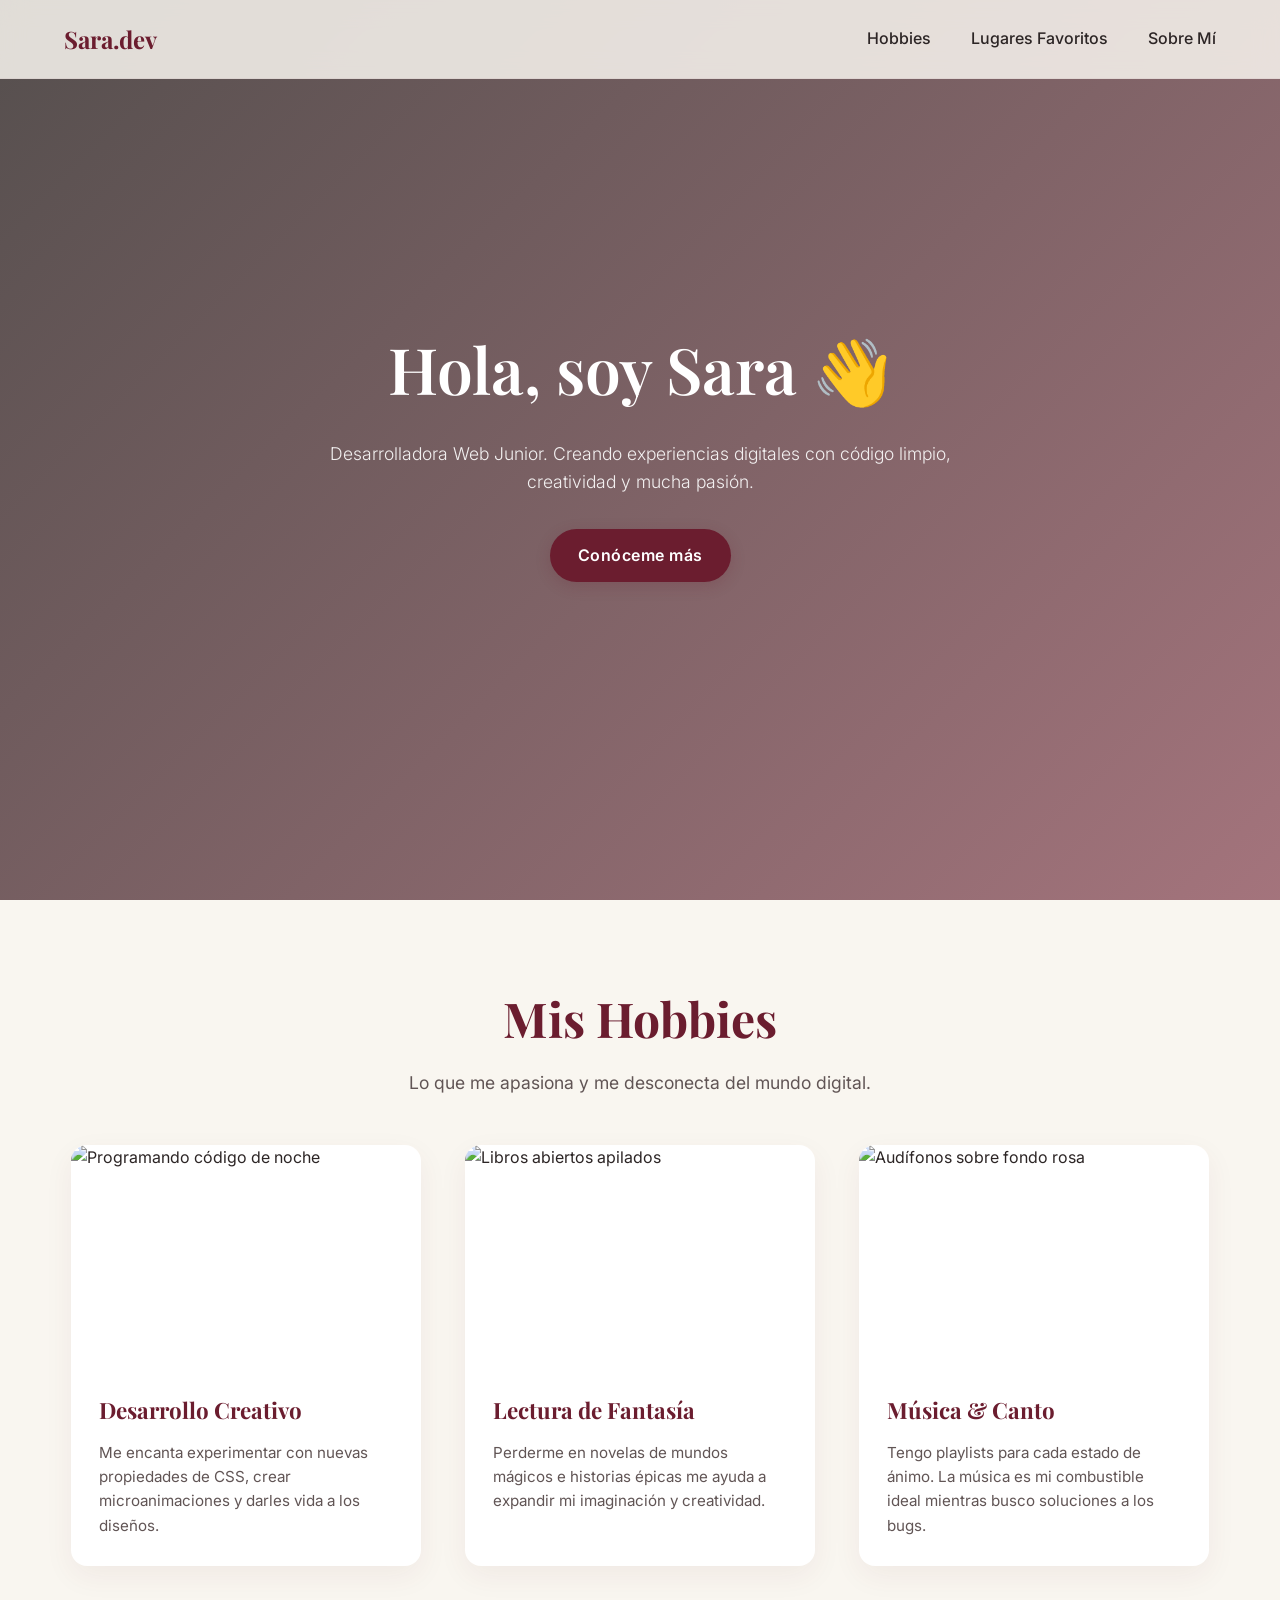
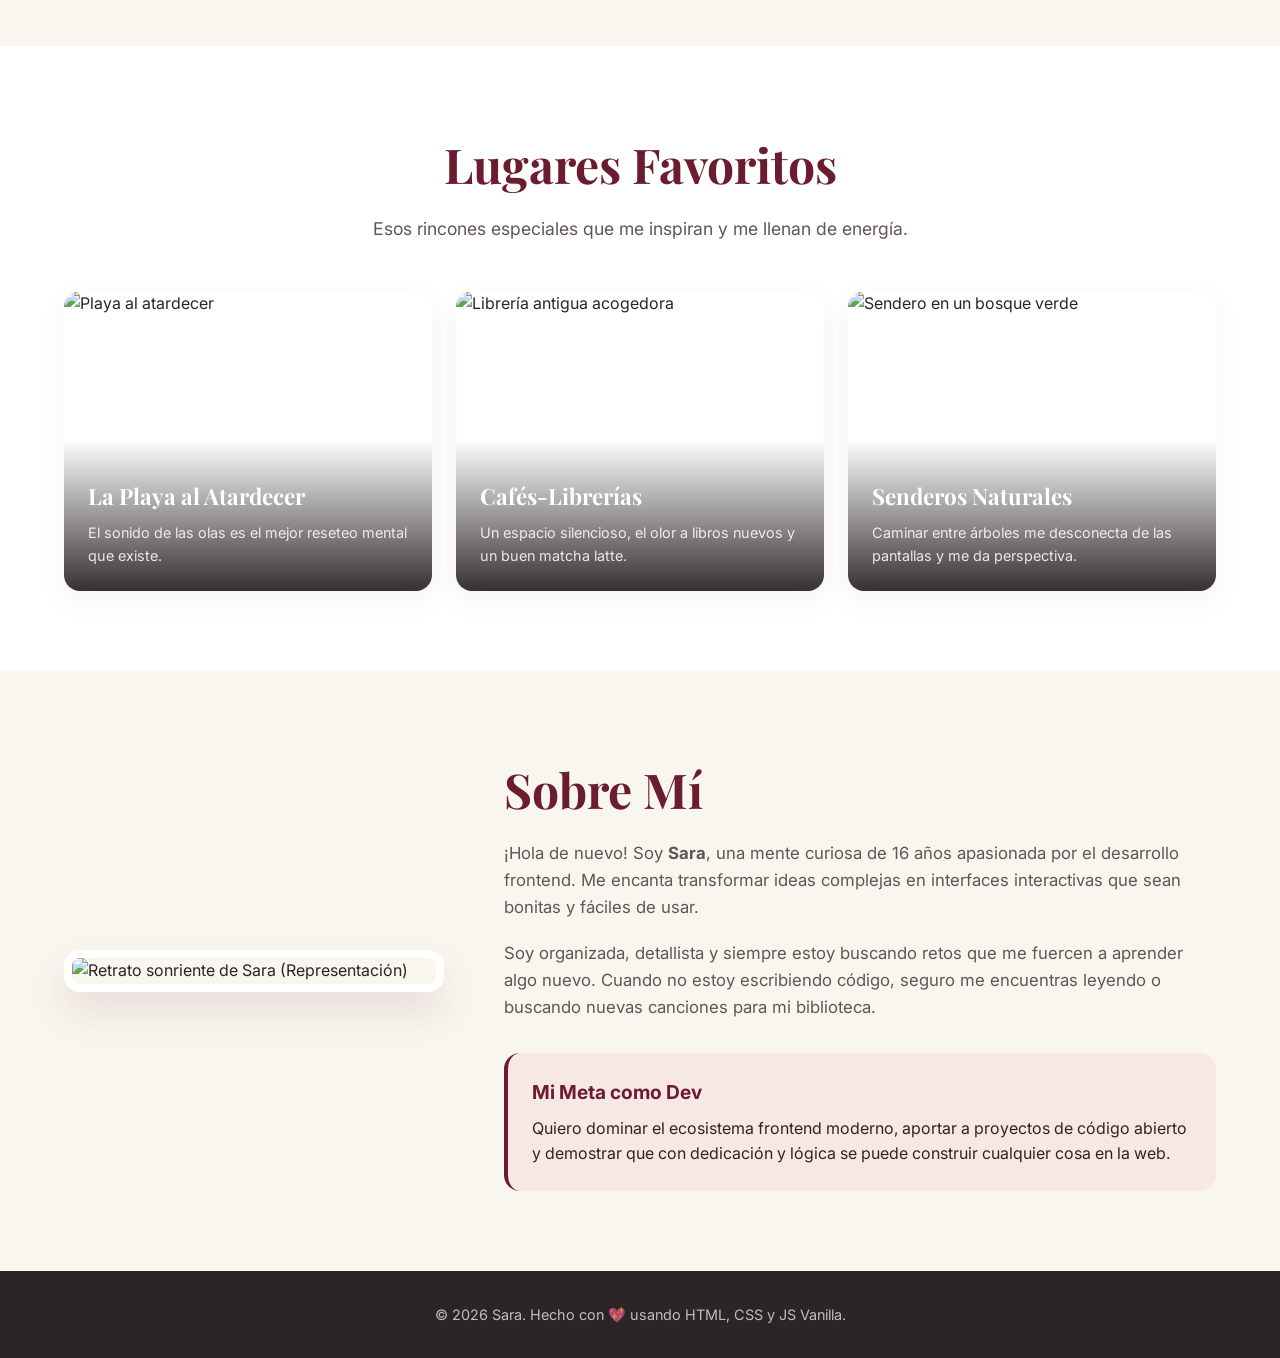
==== actividad en clase/actividad_27_mayo/gemini_ia/index.html @ b3161807 "la clase de hoy aprendimos como hacer prompts" ====
<!DOCTYPE html>
<html lang="es">
<head>
    <meta charset="UTF-8">
    <meta name="viewport" content="width=device-width, initial-scale=1.0">
    <title>Sara | Desarrolladora Web Junior</title>
    <link rel="preconnect" href="https://fonts.googleapis.com">
    <link rel="preconnect" href="https://fonts.gstatic.com" crossorigin>
    <link href="https://fonts.googleapis.com/css2?family=Inter:wght@300;400;600&family=Playfair+Display:ital,wght@0,600;1,400&display=swap" rel="stylesheet">
    <link rel="stylesheet" href="style.css">
</head>
<body>

    <header class="main-header">
        <div class="header-container">
            <a href="#" class="logo">Sara.dev</a>
            
            <button class="menu-toggle" aria-label="Abrir menú">
                <span class="bar"></span>
                <span class="bar"></span>
                <span class="bar"></span>
            </button>

            <nav class="nav-menu">
                <ul>
                    <li><a href="#hobbies">Hobbies</a></li>
                    <li><a href="#lugares">Lugares Favoritos</a></li>
                    <li><a href="#sobre-mi">Sobre Mí</a></li>
                </ul>
            </nav>
        </div>
    </header>

    <main>
        
        <section class="hero">
            <div class="hero-overlay"></div>
            <div class="hero-content">
                <h1>Hola, soy Sara 👋</h1>
                <p>Desarrolladora Web Junior. Creando experiencias digitales con código limpio, creatividad y mucha pasión.</p>
                <a href="#sobre-mi" class="btn-primary">Conóceme más</a>
            </div>
        </section>

        <section id="hobbies" class="section-container scroll-reveal">
            <h2 class="section-title">Mis Hobbies</h2>
            <p class="section-subtitle">Lo que me apasiona y me desconecta del mundo digital.</p>
            
            <div class="cards-grid">
                <article class="card">
                    <div class="card-img-container">
                        <img src="https://images.unsplash.com/photo-1517694712202-14dd9538aa97?auto=format&fit=crop&w=600&q=80" alt="Programando código de noche">
                    </div>
                    <div class="card-content">
                        <h3>Desarrollo Creativo</h3>
                        <p>Me encanta experimentar con nuevas propiedades de CSS, crear microanimaciones y darles vida a los diseños.</p>
                    </div>
                </article>

                <article class="card">
                    <div class="card-img-container">
                        <img src="https://images.unsplash.com/photo-1512820790803-83ca734da794?auto=format&fit=crop&w=600&q=80" alt="Libros abiertos apilados">
                    </div>
                    <div class="card-content">
                        <h3>Lectura de Fantasía</h3>
                        <p>Perderme en novelas de mundos mágicos e historias épicas me ayuda a expandir mi imaginación y creatividad.</p>
                    </div>
                </article>

                <article class="card">
                    <div class="card-img-container">
                        <img src="https://images.unsplash.com/photo-1461088945293-0c17689e48ac?auto=format&fit=crop&w=600&q=80" alt="Audífonos sobre fondo rosa">
                    </div>
                    <div class="card-content">
                        <h3>Música & Canto</h3>
                        <p>Tengo playlists para cada estado de ánimo. La música es mi combustible ideal mientras busco soluciones a los bugs.</p>
                    </div>
                </article>
            </div>
        </section>

        <section id="lugares" class="section-container bg-alt scroll-reveal">
            <h2 class="section-title">Lugares Favoritos</h2>
            <p class="section-subtitle">Esos rincones especiales que me inspiran y me llenan de energía.</p>
            
            <div class="gallery-grid">
                <figure class="gallery-item">
                    <img src="https://images.unsplash.com/photo-1507525428034-b723cf961d3e?auto=format&fit=crop&w=800&q=80" alt="Playa al atardecer">
                    <figcaption class="gallery-overlay">
                        <h3>La Playa al Atardecer</h3>
                        <p>El sonido de las olas es el mejor reseteo mental que existe.</p>
                    </figcaption>
                </figure>

                <figure class="gallery-item">
                    <img src="https://images.unsplash.com/photo-1481627834876-b7833e8f5570?auto=format&fit=crop&w=800&q=80" alt="Librería antigua acogedora">
                    <figcaption class="gallery-overlay">
                        <h3>Cafés-Librerías</h3>
                        <p>Un espacio silencioso, el olor a libros nuevos y un buen matcha latte.</p>
                    </figcaption>
                </figure>

                <figure class="gallery-item">
                    <img src="https://images.unsplash.com/photo-1447752875215-b2761acb3c5d?auto=format&fit=crop&w=800&q=80" alt="Sendero en un bosque verde">
                    <figcaption class="gallery-overlay">
                        <h3>Senderos Naturales</h3>
                        <p>Caminar entre árboles me desconecta de las pantallas y me da perspectiva.</p>
                    </figcaption>
                </figure>
            </div>
        </section>

        <section id="sobre-mi" class="section-container scroll-reveal">
            <div class="about-grid">
                <div class="about-image">
                    <img src="https://images.unsplash.com/photo-1494790108377-be9c29b29330?auto=format&fit=crop&w=600&q=80" alt="Retrato sonriente de Sara (Representación)">
                </div>
                <div class="about-info">
                    <h2 class="section-title left-align">Sobre Mí</h2>
                    <p class="about-text">
                        ¡Hola de nuevo! Soy <strong>Sara</strong>, una mente curiosa de 16 años apasionada por el desarrollo frontend. Me encanta transformar ideas complejas en interfaces interactivas que sean bonitas y fáciles de usar.
                    </p>
                    <p class="about-text">
                        Soy organizada, detallista y siempre estoy buscando retos que me fuercen a aprender algo nuevo. Cuando no estoy escribiendo código, seguro me encuentras leyendo o buscando nuevas canciones para mi biblioteca.
                    </p>
                    <div class="about-goals">
                        <h3>Mi Meta como Dev</h3>
                        <p>Quiero dominar el ecosistema frontend moderno, aportar a proyectos de código abierto y demostrar que con dedicación y lógica se puede construir cualquier cosa en la web.</p>
                    </div>
                </div>
            </div>
        </section>

    </main>

    <footer class="main-footer">
        <p>&copy; 2026 Sara. Hecho con 💖 usando HTML, CSS y JS Vanilla.</p>
    </footer>

    <script src="script.js"></script>
</body>
</html>
---- actividad en clase/actividad_27_mayo/gemini_ia/style.css ----
/* ==========================================================================
   1. VARIABLES DE CSS & CONFIGURACIÓN BASE
   ========================================================================== */
   :root {
    /* Paleta de colores solicitada */
    --color-rojo-vino: #6B1D2F;
    --color-rosa-pastel: #F3C6C6;
    --color-beige-claro: #F9F6F0;
    --color-blanco: #FFFFFF;
    --color-oscuro: #2C2525;
    --color-texto-mutado: #615555;
    
    /* Fuentes */
    --font-principal: 'Inter', sans-serif;
    --font-titulos: 'Playfair Display', serif;
    
    /* Efectos globales */
    --shadow-suave: 0 10px 30px rgba(107, 29, 47, 0.06);
    --shadow-hover: 0 20px 40px rgba(107, 29, 47, 0.12);
    --border-radius: 16px;
    --transition-fast: cubic-bezier(0.25, 0.46, 0.45, 0.94) 0.3s;
}

/* Reset de estilos básico */
* {
    margin: 0;
    padding: 0;
    box-sizing: border-box;
}

html {
    /* Scroll suave nativo para navegadores que lo soportan */
    scroll-behavior: smooth;
    scroll-padding-top: 80px; /* Evita que el header fijo tape los títulos al hacer ancla */
}

body {
    font-family: var(--font-principal);
    background-color: var(--color-beige-claro);
    color: var(--color-oscuro);
    line-height: 1.6;
    overflow-x: hidden;
}

img {
    max-width: 100%;
    display: block;
    height: auto;
}

/* ==========================================================================
   2. ESTILOS COMPARTIDOS / COMPONENTES REUSABLES
   ========================================================================== */
.section-container {
    padding: 80px 24px;
    max-width: 1200px;
    margin: 0 auto;
}

.bg-alt {
    background-color: var(--color-blanco);
    max-width: 100%;
    padding-left: calc((100vw - 1200px) / 2 + 24px);
    padding-right: calc((100vw - 1200px) / 2 + 24px);
}

@media (max-width: 1200px) {
    .bg-alt {
        padding-left: 24px;
        padding-right: 24px;
    }
}

.section-title {
    font-family: var(--font-titulos);
    font-size: 2.5rem;
    color: var(--color-rojo-vino);
    text-align: center;
    margin-bottom: 12px;
}

.section-title.left-align {
    text-align: left;
}

.section-subtitle {
    text-align: center;
    color: var(--color-texto-mutado);
    margin-bottom: 48px;
    font-size: 1.1rem;
}

/* Botón Moderno */
.btn-primary {
    display: inline-block;
    background-color: var(--color-rojo-vino);
    color: var(--color-blanco);
    padding: 14px 28px;
    border-radius: 50px;
    text-decoration: none;
    font-weight: 600;
    letter-spacing: 0.5px;
    transition: var(--transition-fast);
    box-shadow: 0 4px 15px rgba(107, 29, 47, 0.2);
}

.btn-primary:hover {
    transform: translateY(-3px);
    box-shadow: 0 8px 25px rgba(107, 29, 47, 0.35);
    background-color: #541422;
}

/* ==========================================================================
   3. HEADER & NAVEGACIÓN (Mobile First)
   ========================================================================== */
.main-header {
    position: fixed;
    top: 0;
    left: 0;
    width: 100%;
    z-index: 1000;
    background-color: rgba(249, 246, 240, 0.85);
    backdrop-filter: blur(12px); /* Efecto esmerilado translúcido moderno */
    border-bottom: 1px solid rgba(107, 29, 47, 0.05);
    transition: var(--transition-fast);
}

/* Al hacer scroll reducimos un poco el padding con JS */
.main-header.scrolled {
    padding: 8px 0;
    background-color: rgba(249, 246, 240, 0.95);
    box-shadow: 0 5px 20px rgba(0,0,0,0.03);
}

.header-container {
    max-width: 1200px;
    margin: 0 auto;
    padding: 20px 24px;
    display: flex;
    justify-content: space-between;
    align-items: center;
}

.logo {
    font-family: var(--font-titulos);
    font-size: 1.5rem;
    font-weight: 700;
    color: var(--color-rojo-vino);
    text-decoration: none;
}

/* Menú hamburguesa móvil */
.menu-toggle {
    display: flex;
    flex-direction: column;
    justify-content: space-between;
    width: 24px;
    height: 18px;
    background: transparent;
    border: none;
    cursor: pointer;
    z-index: 1100;
}

.menu-toggle .bar {
    width: 100%;
    height: 2px;
    background-color: var(--color-rojo-vino);
    transition: var(--transition-fast);
}

/* Estilos de navegación móvil (Desplegable oculto por defecto) */
.nav-menu {
    position: fixed;
    top: 0;
    right: -100%;
    width: 75%;
    height: 100vh;
    background-color: var(--color-blanco);
    padding: 100px 40px;
    transition: var(--transition-fast);
    box-shadow: -10px 0 30px rgba(0,0,0,0.05);
}

.nav-menu.active {
    right: 0;
}

.nav-menu ul {
    list-style: none;
    display: flex;
    flex-direction: column;
    gap: 32px;
}

.nav-menu a {
    text-decoration: none;
    color: var(--color-oscuro);
    font-size: 1.2rem;
    font-weight: 600;
    transition: var(--transition-fast);
}

.nav-menu a:hover {
    color: var(--color-rojo-vino);
    padding-left: 8px; /* Pequeño feedback visual interactivo */
}

/* Animación del botón hamburguesa transformándose en X */
.menu-toggle.active .bar:nth-child(1) { transform: translateY(8px) rotate(45deg); }
.menu-toggle.active .bar:nth-child(2) { opacity: 0; }
.menu-toggle.active .bar:nth-child(3) { transform: translateY(-8px) rotate(-45deg); }


/* ==========================================================================
   4. SECCIÓN HERO (Fondo elegante y centrado total)
   ========================================================================== */
.hero {
    position: relative;
    height: 100vh;
    min-height: 500px;
    /* Imagen abstracta estética y suave */
    background-image: url('https://images.unsplash.com/photo-1618005182384-a83a8bd57fbe?auto=format&fit=crop&w=1920&q=80');
    background-size: cover;
    background-position: center;
    display: flex;
    justify-content: center;
    align-items: center;
    text-align: center;
    padding: 0 24px;
}

/* Overlay oscuro/gradiente para garantizar contraste del texto */
.hero-overlay {
    position: absolute;
    top: 0;
    left: 0;
    width: 100%;
    height: 100%;
    background: linear-gradient(135deg, rgba(44, 37, 37, 0.8), rgba(107, 29, 47, 0.6));
    z-index: 1;
}

.hero-content {
    position: relative;
    z-index: 2;
    color: var(--color-blanco);
    max-width: 650px;
}

.hero h1 {
    font-family: var(--font-titulos);
    font-size: 3rem;
    margin-bottom: 20px;
    font-weight: 600;
}

.hero p {
    font-size: 1.1rem;
    margin-bottom: 32px;
    opacity: 0.9;
    font-weight: 300;
}


/* ==========================================================================
   5. SECCIÓN HOBBIES (Cards Modernas Flexbox / Grid)
   ========================================================================== */
.cards-grid {
    display: grid;
    grid-template-columns: 1fr;
    gap: 30px;
    justify-items: center; /* Centra horizontalmente los elementos hijos */
}

.card {
    background-color: var(--color-blanco);
    border-radius: var(--border-radius);
    overflow: hidden;
    box-shadow: var(--shadow-suave);
    transition: var(--transition-fast);
    max-width: 350px; /* Asegura tamaños consistentes */
    display: flex;
    flex-direction: column;
}

/* Efectos Hover elegantes solicitados */
.card:hover {
    transform: translateY(-10px);
    box-shadow: var(--shadow-hover);
}

.card-img-container {
    height: 220px;
    overflow: hidden;
}

.card-img-container img {
    width: 100%;
    height: 100%;
    object-fit: cover;
    transition: transform 0.5s ease;
}

.card:hover .card-img-container img {
    transform: scale(1.08); /* Zoom sutil de imagen */
}

.card-content {
    padding: 28px;
}

.card-content h3 {
    font-family: var(--font-titulos);
    color: var(--color-rojo-vino);
    margin-bottom: 12px;
    font-size: 1.4rem;
}

.card-content p {
    color: var(--color-texto-mutado);
    font-size: 0.95rem;
}


/* ==========================================================================
   6. SECCIÓN LUGARES FAVORITOS (Galería Tipo Grid)
   ========================================================================== */
.gallery-grid {
    display: grid;
    grid-template-columns: 1fr;
    gap: 24px;
}

.gallery-item {
    position: relative;
    border-radius: var(--border-radius);
    overflow: hidden;
    height: 300px;
    box-shadow: var(--shadow-suave);
}

.gallery-item img {
    width: 100%;
    height: 100%;
    object-fit: cover;
    transition: transform 0.5s ease;
}

/* Capa de información superpuesta en la foto */
.gallery-overlay {
    position: absolute;
    bottom: 0;
    left: 0;
    width: 100%;
    padding: 40px 24px 24px;
    background: linear-gradient(transparent, rgba(44, 37, 37, 0.95));
    color: var(--color-blanco);
    transition: var(--transition-fast);
}

.gallery-overlay h3 {
    font-family: var(--font-titulos);
    font-size: 1.4rem;
    margin-bottom: 6px;
}

.gallery-overlay p {
    font-size: 0.9rem;
    opacity: 0.85;
}

/* Efecto hover interactivo en la galería */
.gallery-item:hover img {
    transform: scale(1.05);
}


/* ==========================================================================
   7. SECCIÓN SOBRE MÍ
   ========================================================================== */
.about-grid {
    display: flex;
    flex-direction: column;
    gap: 40px;
    align-items: center;
}

.about-image {
    max-width: 380px;
    width: 100%;
    border-radius: var(--border-radius);
    overflow: hidden;
    box-shadow: var(--shadow-hover);
    border: 8px solid var(--color-blanco); /* Marco polaroid elegante */
}

.about-info {
    flex: 1;
}

.about-text {
    color: var(--color-texto-mutado);
    margin-bottom: 20px;
    font-size: 1.05rem;
}

.about-goals {
    background-color: rgba(243, 198, 198, 0.3); /* Rosa pastel con opacidad */
    padding: 24px;
    border-radius: var(--border-radius);
    border-left: 4px solid var(--color-rojo-vino);
    margin-top: 32px;
}

.about-goals h3 {
    color: var(--color-rojo-vino);
    margin-bottom: 8px;
    font-size: 1.2rem;
}


/* ==========================================================================
   8. FOOTER
   ========================================================================== */
.main-footer {
    background-color: var(--color-oscuro);
    color: rgba(255,255,255,0.7);
    text-align: center;
    padding: 32px 24px;
    font-size: 0.9rem;
}


/* ==========================================================================
   9. EXTRA OPIONAL: ANIMACIONES DE ENTRADA (JS INTERSECTION OBSERVER)
   ========================================================================== */
.scroll-reveal {
    opacity: 0;
    transform: translateY(40px);
    transition: opacity 0.8s ease, transform 0.8s ease;
}

.scroll-reveal.visible {
    opacity: 1;
    transform: translateY(0);
}


/* ==========================================================================
   10. MEDIA QUERIES (ESCRITORIO - RESPONSIVE DESIGN)
   ========================================================================== */
@media (min-width: 768px) {
    /* El menú hamburguesa desaparece, se muestra la barra normal */
    .menu-toggle {
        display: none;
    }
    
    .nav-menu {
        position: static;
        width: auto;
        height: auto;
        background-color: transparent;
        padding: 0;
        box-shadow: none;
    }
    
    .nav-menu ul {
        flex-direction: row;
        gap: 40px;
    }
    
    .nav-menu a {
        font-size: 1rem;
        font-weight: 500;
    }

    .nav-menu a:hover {
        color: var(--color-rojo-vino);
        padding-left: 0;
    }

    /* Redefinimos los grids a columnas múltiples */
    .cards-grid {
        grid-template-columns: repeat(3, 1fr);
    }

    .gallery-grid {
        grid-template-columns: repeat(3, 1fr);
    }

    .about-grid {
        flex-direction: row;
        gap: 60px;
    }

    /* Tipografías un poco más grandes en pantallas grandes */
    .hero h1 { font-size: 4rem; }
    .section-title { font-size: 3rem; }
}
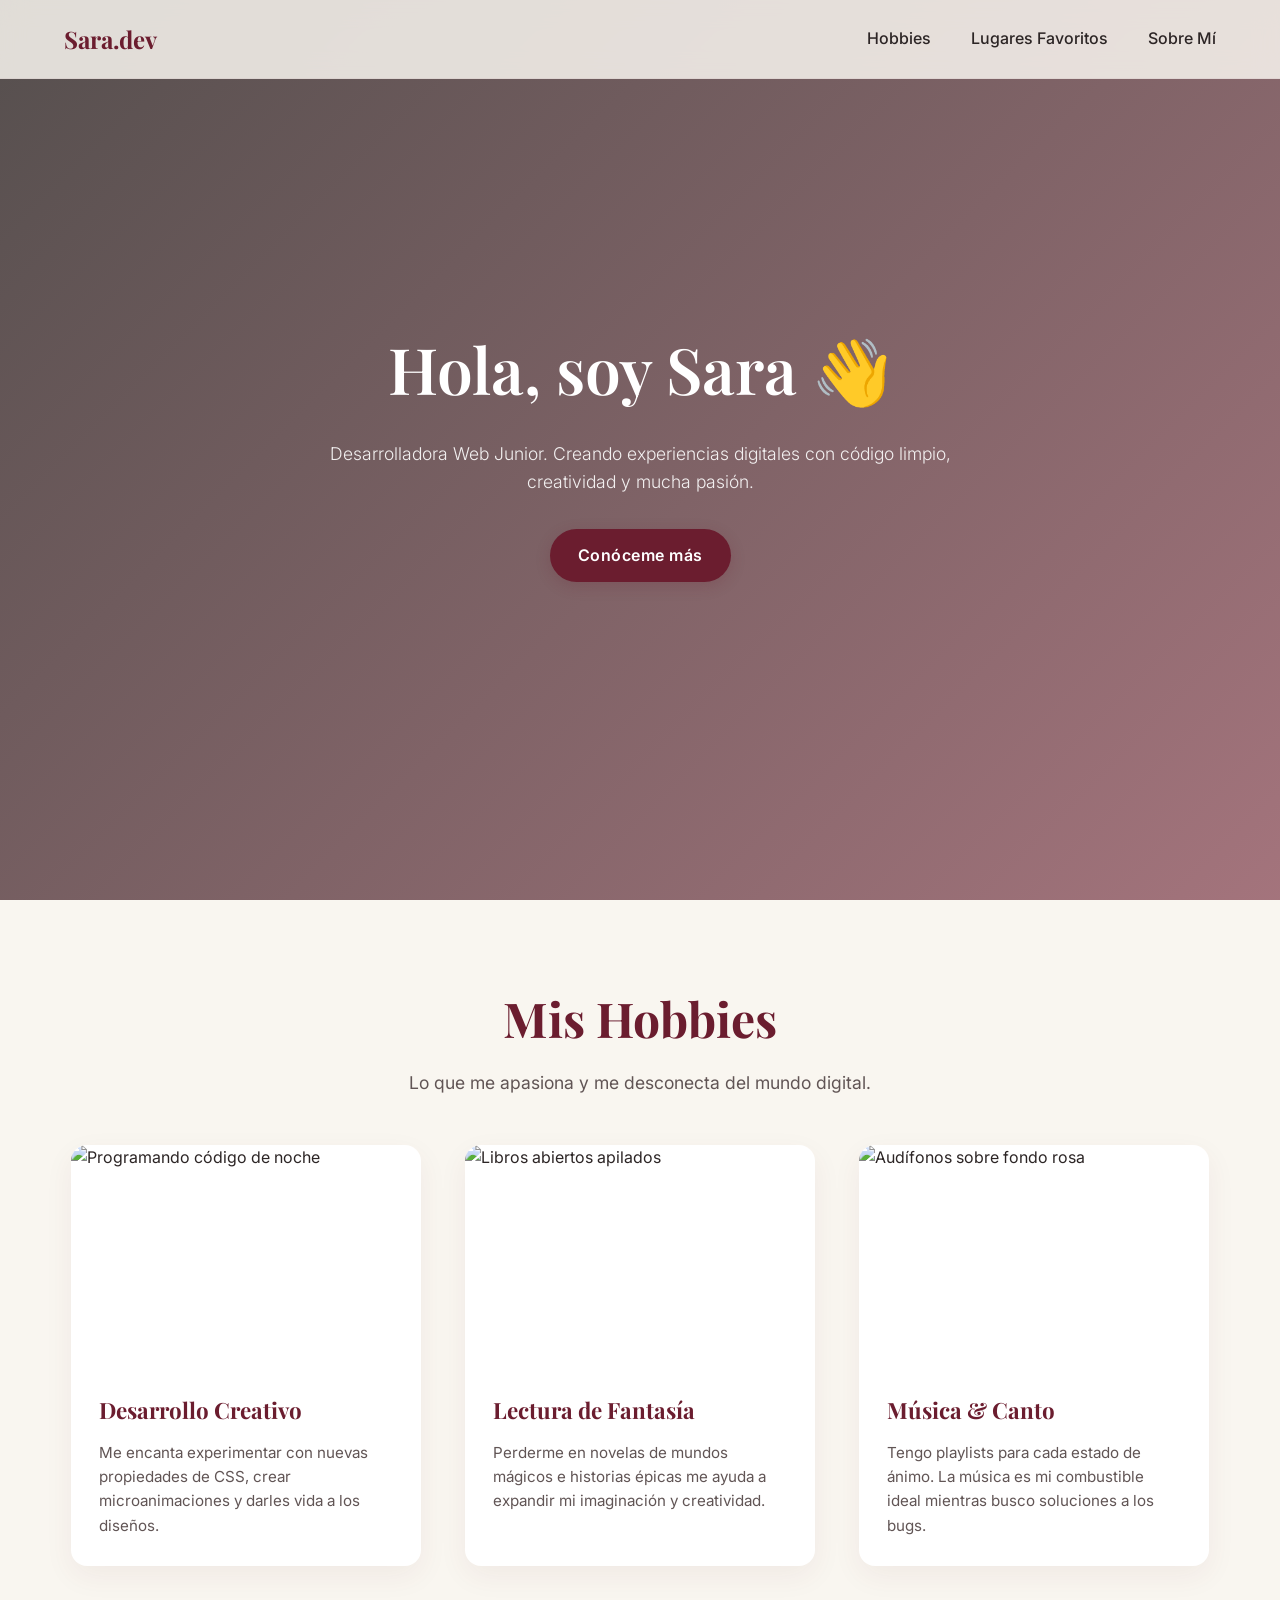
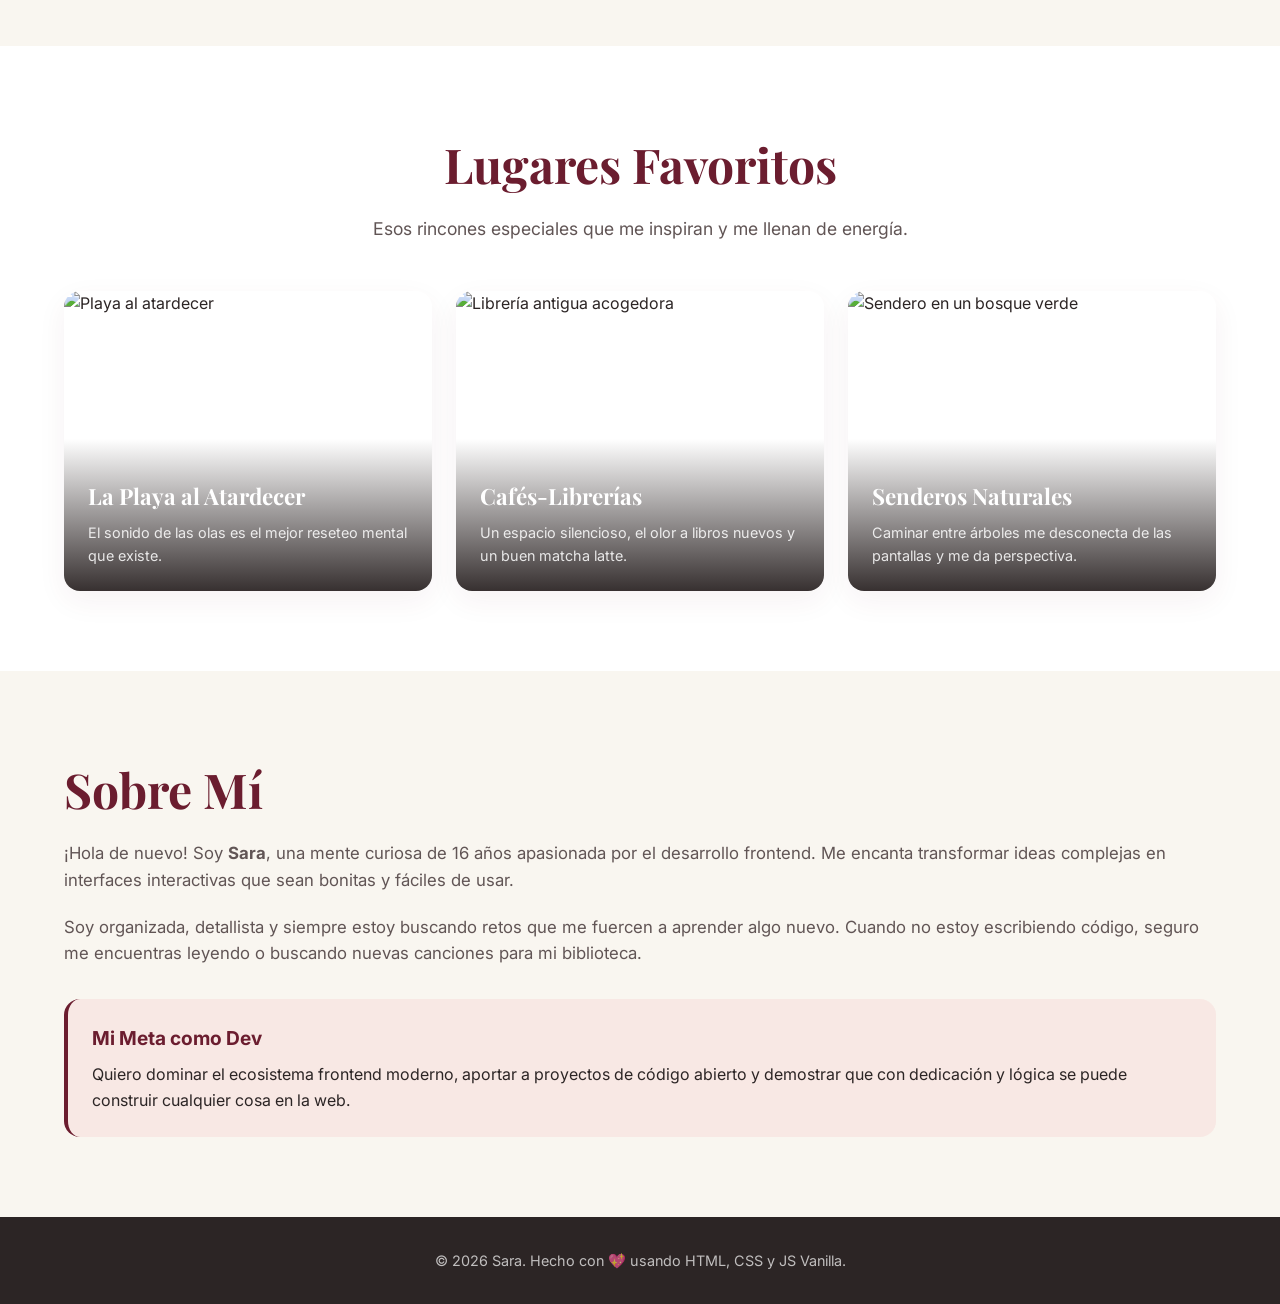
==== commit 588823b2: "hoy vimos dataset" ====
--- a/actividad en clase/actividad_27_mayo/gemini_ia/index.html
+++ b/actividad en clase/actividad_27_mayo/gemini_ia/index.html
@@ -112,9 +112,7 @@
 
         <section id="sobre-mi" class="section-container scroll-reveal">
             <div class="about-grid">
-                <div class="about-image">
-                    <img src="https://images.unsplash.com/photo-1494790108377-be9c29b29330?auto=format&fit=crop&w=600&q=80" alt="Retrato sonriente de Sara (Representación)">
-                </div>
+                
                 <div class="about-info">
                     <h2 class="section-title left-align">Sobre Mí</h2>
                     <p class="about-text">
